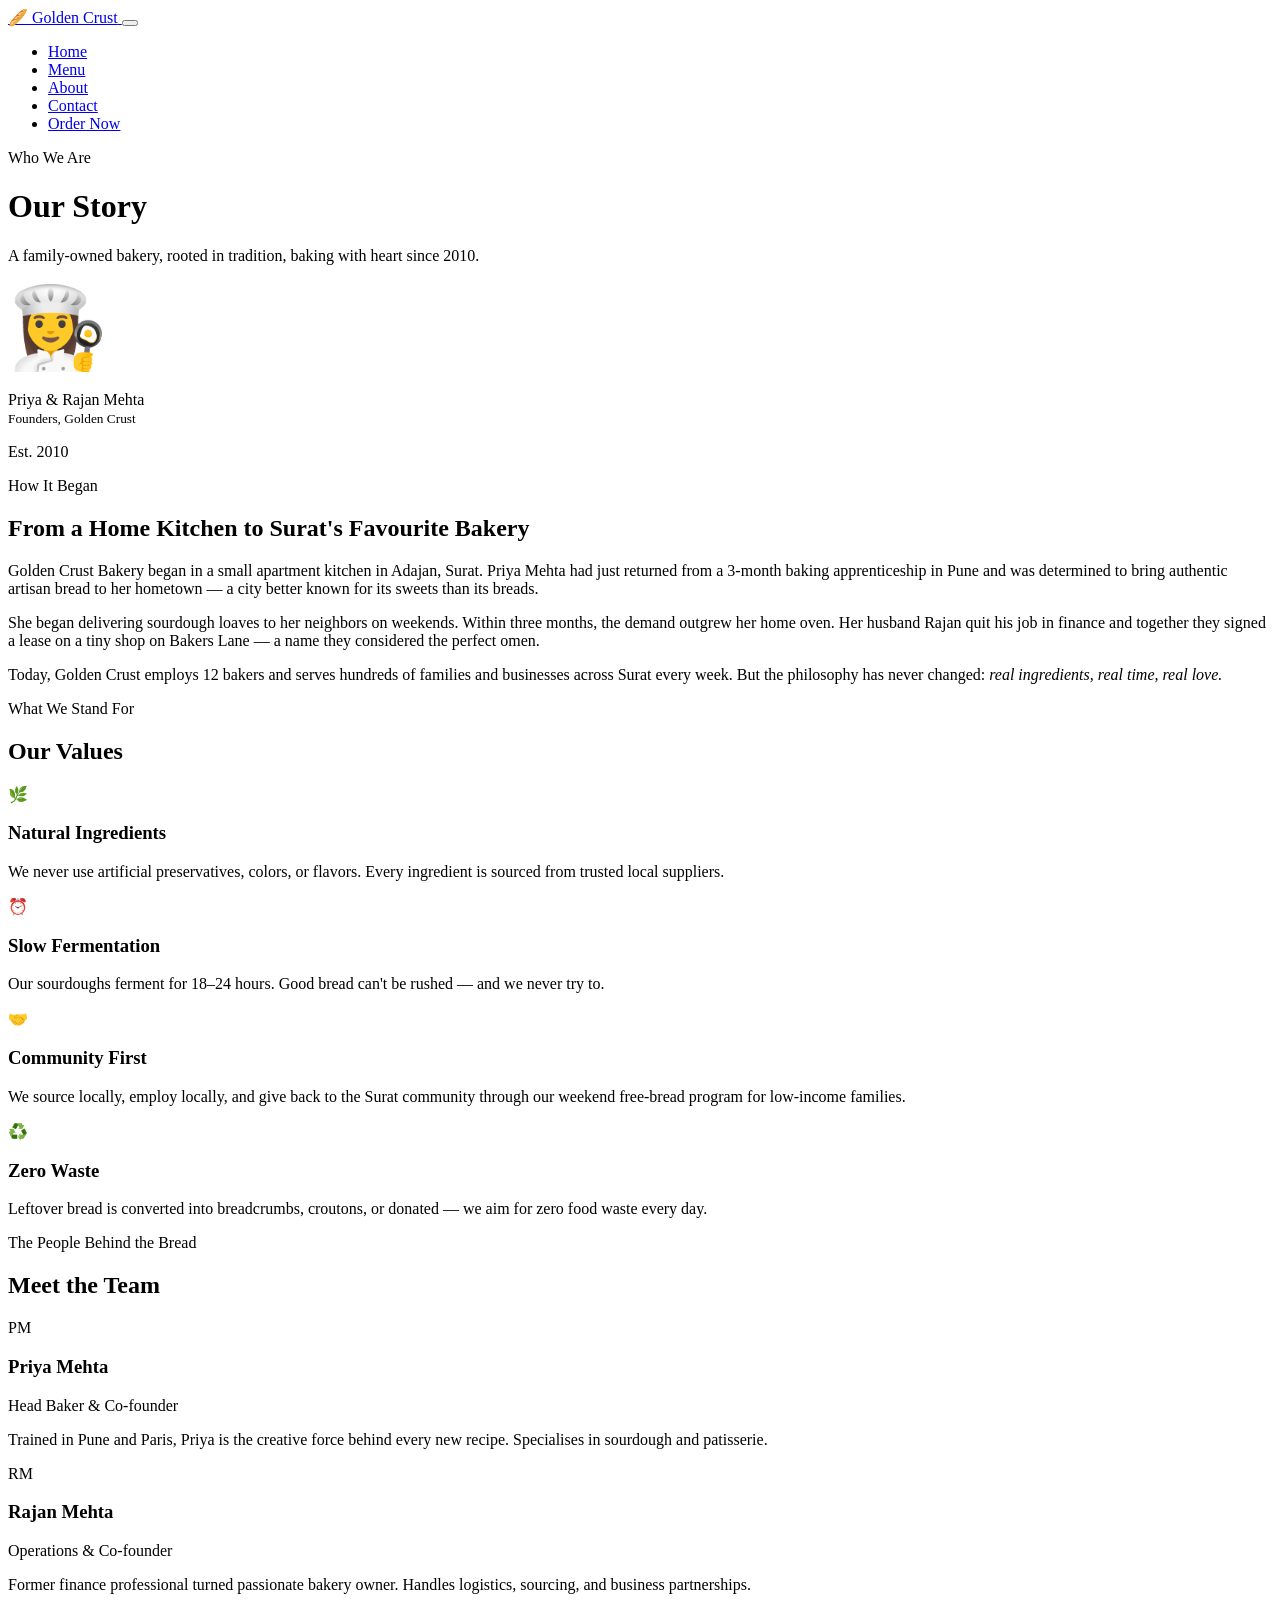
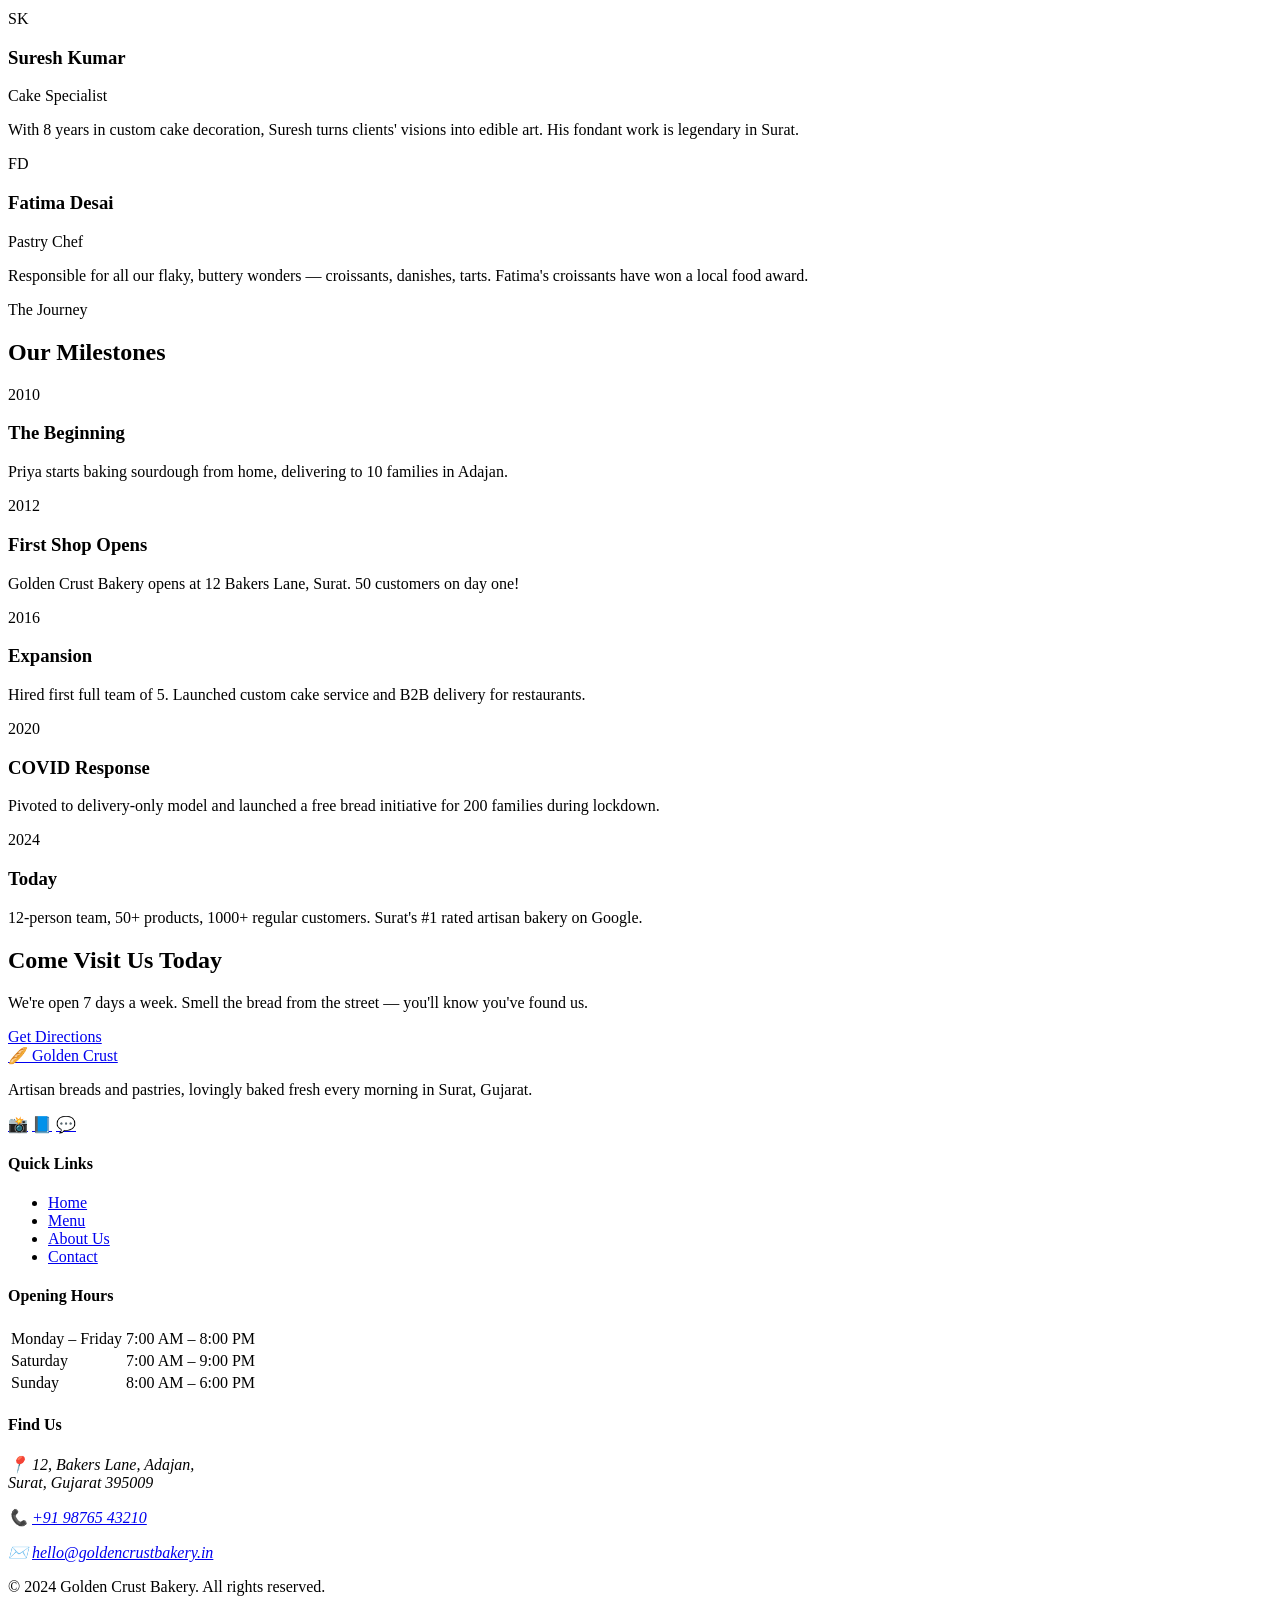
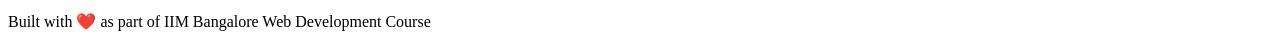
==== about.html @ b085b6be "Add files via upload" ====
<!DOCTYPE html>
<html lang="en">
<head>
  <meta charset="UTF-8" />
  <meta name="viewport" content="width=device-width, initial-scale=1.0" />
  <title>About Us – Golden Crust Bakery</title>
  <link rel="stylesheet" href="css/style.css" />
  <link rel="preconnect" href="https://fonts.googleapis.com">
  <link href="https://fonts.googleapis.com/css2?family=Playfair+Display:ital,wght@0,400;0,700;1,400&family=Lato:wght@300;400;700&display=swap" rel="stylesheet">
</head>
<body>

  <!-- ===== NAVIGATION ===== -->
  <nav class="navbar" id="navbar">
    <div class="nav-container">
      <a href="index.html" class="nav-logo">
        <span class="logo-icon">🥖</span>
        <span class="logo-text">Golden Crust</span>
      </a>
      <button class="hamburger" id="hamburger" aria-label="Toggle menu">
        <span></span><span></span><span></span>
      </button>
      <ul class="nav-links" id="navLinks">
        <li><a href="index.html">Home</a></li>
        <li><a href="menu.html">Menu</a></li>
        <li><a href="about.html" class="active">About</a></li>
        <li><a href="contact.html">Contact</a></li>
        <li><a href="contact.html" class="nav-cta">Order Now</a></li>
      </ul>
    </div>
  </nav>

  <!-- ===== PAGE HEADER ===== -->
  <header class="page-header">
    <div class="container">
      <p class="section-eyebrow">Who We Are</p>
      <h1>Our Story</h1>
      <p>A family-owned bakery, rooted in tradition, baking with heart since 2010.</p>
    </div>
  </header>

  <!-- ===== STORY SECTION ===== -->
  <section class="section story-section">
    <div class="container story-grid">
      <div class="story-visual">
        <div class="story-img-block">
          <div class="story-img-inner">
            <div class="story-placeholder">
              <span style="font-size: 5rem;">👩‍🍳</span>
              <p>Priya & Rajan Mehta<br><small>Founders, Golden Crust</small></p>
            </div>
          </div>
          <div class="story-img-tag">Est. 2010</div>
        </div>
      </div>
      <div class="story-content">
        <p class="section-eyebrow">How It Began</p>
        <h2>From a Home Kitchen to Surat's Favourite Bakery</h2>
        <p>Golden Crust Bakery began in a small apartment kitchen in Adajan, Surat. Priya Mehta had just returned from a 3-month baking apprenticeship in Pune and was determined to bring authentic artisan bread to her hometown — a city better known for its sweets than its breads.</p>
        <p>She began delivering sourdough loaves to her neighbors on weekends. Within three months, the demand outgrew her home oven. Her husband Rajan quit his job in finance and together they signed a lease on a tiny shop on Bakers Lane — a name they considered the perfect omen.</p>
        <p>Today, Golden Crust employs 12 bakers and serves hundreds of families and businesses across Surat every week. But the philosophy has never changed: <em>real ingredients, real time, real love.</em></p>
      </div>
    </div>
  </section>

  <!-- ===== VALUES ===== -->
  <section class="section values-section">
    <div class="container">
      <div class="section-header">
        <p class="section-eyebrow">What We Stand For</p>
        <h2 class="section-title">Our Values</h2>
      </div>
      <div class="values-grid">
        <div class="value-card">
          <div class="value-icon">🌿</div>
          <h3>Natural Ingredients</h3>
          <p>We never use artificial preservatives, colors, or flavors. Every ingredient is sourced from trusted local suppliers.</p>
        </div>
        <div class="value-card">
          <div class="value-icon">⏰</div>
          <h3>Slow Fermentation</h3>
          <p>Our sourdoughs ferment for 18–24 hours. Good bread can't be rushed — and we never try to.</p>
        </div>
        <div class="value-card">
          <div class="value-icon">🤝</div>
          <h3>Community First</h3>
          <p>We source locally, employ locally, and give back to the Surat community through our weekend free-bread program for low-income families.</p>
        </div>
        <div class="value-card">
          <div class="value-icon">♻️</div>
          <h3>Zero Waste</h3>
          <p>Leftover bread is converted into breadcrumbs, croutons, or donated — we aim for zero food waste every day.</p>
        </div>
      </div>
    </div>
  </section>

  <!-- ===== TEAM ===== -->
  <section class="section team-section">
    <div class="container">
      <div class="section-header">
        <p class="section-eyebrow">The People Behind the Bread</p>
        <h2 class="section-title">Meet the Team</h2>
      </div>
      <div class="team-grid">
        <div class="team-card">
          <div class="team-avatar">PM</div>
          <h3>Priya Mehta</h3>
          <p class="team-role">Head Baker & Co-founder</p>
          <p>Trained in Pune and Paris, Priya is the creative force behind every new recipe. Specialises in sourdough and patisserie.</p>
        </div>
        <div class="team-card">
          <div class="team-avatar">RM</div>
          <h3>Rajan Mehta</h3>
          <p class="team-role">Operations & Co-founder</p>
          <p>Former finance professional turned passionate bakery owner. Handles logistics, sourcing, and business partnerships.</p>
        </div>
        <div class="team-card">
          <div class="team-avatar">SK</div>
          <h3>Suresh Kumar</h3>
          <p class="team-role">Cake Specialist</p>
          <p>With 8 years in custom cake decoration, Suresh turns clients' visions into edible art. His fondant work is legendary in Surat.</p>
        </div>
        <div class="team-card">
          <div class="team-avatar">FD</div>
          <h3>Fatima Desai</h3>
          <p class="team-role">Pastry Chef</p>
          <p>Responsible for all our flaky, buttery wonders — croissants, danishes, tarts. Fatima's croissants have won a local food award.</p>
        </div>
      </div>
    </div>
  </section>

  <!-- ===== MILESTONES ===== -->
  <section class="section milestones-section">
    <div class="container">
      <div class="section-header">
        <p class="section-eyebrow">The Journey</p>
        <h2 class="section-title">Our Milestones</h2>
      </div>
      <div class="timeline">
        <div class="timeline-item">
          <div class="timeline-year">2010</div>
          <div class="timeline-content">
            <h3>The Beginning</h3>
            <p>Priya starts baking sourdough from home, delivering to 10 families in Adajan.</p>
          </div>
        </div>
        <div class="timeline-item">
          <div class="timeline-year">2012</div>
          <div class="timeline-content">
            <h3>First Shop Opens</h3>
            <p>Golden Crust Bakery opens at 12 Bakers Lane, Surat. 50 customers on day one!</p>
          </div>
        </div>
        <div class="timeline-item">
          <div class="timeline-year">2016</div>
          <div class="timeline-content">
            <h3>Expansion</h3>
            <p>Hired first full team of 5. Launched custom cake service and B2B delivery for restaurants.</p>
          </div>
        </div>
        <div class="timeline-item">
          <div class="timeline-year">2020</div>
          <div class="timeline-content">
            <h3>COVID Response</h3>
            <p>Pivoted to delivery-only model and launched a free bread initiative for 200 families during lockdown.</p>
          </div>
        </div>
        <div class="timeline-item">
          <div class="timeline-year">2024</div>
          <div class="timeline-content">
            <h3>Today</h3>
            <p>12-person team, 50+ products, 1000+ regular customers. Surat's #1 rated artisan bakery on Google.</p>
          </div>
        </div>
      </div>
    </div>
  </section>

  <!-- ===== CTA ===== -->
  <section class="cta-banner">
    <div class="container cta-inner">
      <div>
        <h2>Come Visit Us Today</h2>
        <p>We're open 7 days a week. Smell the bread from the street — you'll know you've found us.</p>
      </div>
      <a href="contact.html" class="btn btn-primary btn-large">Get Directions</a>
    </div>
  </section>

  <!-- ===== FOOTER ===== -->
  <footer class="footer">
    <div class="container footer-grid">
      <div class="footer-brand">
        <a href="index.html" class="nav-logo">
          <span class="logo-icon">🥖</span>
          <span class="logo-text">Golden Crust</span>
        </a>
        <p>Artisan breads and pastries, lovingly baked fresh every morning in Surat, Gujarat.</p>
        <div class="footer-social">
          <a href="#" aria-label="Instagram">📸</a>
          <a href="#" aria-label="Facebook">📘</a>
          <a href="#" aria-label="WhatsApp">💬</a>
        </div>
      </div>
      <div class="footer-links">
        <h4>Quick Links</h4>
        <ul>
          <li><a href="index.html">Home</a></li>
          <li><a href="menu.html">Menu</a></li>
          <li><a href="about.html">About Us</a></li>
          <li><a href="contact.html">Contact</a></li>
        </ul>
      </div>
      <div class="footer-hours">
        <h4>Opening Hours</h4>
        <table class="hours-table">
          <tr><td>Monday – Friday</td><td>7:00 AM – 8:00 PM</td></tr>
          <tr><td>Saturday</td><td>7:00 AM – 9:00 PM</td></tr>
          <tr><td>Sunday</td><td>8:00 AM – 6:00 PM</td></tr>
        </table>
      </div>
      <div class="footer-contact">
        <h4>Find Us</h4>
        <address>
          <p>📍 12, Bakers Lane, Adajan,<br>Surat, Gujarat 395009</p>
          <p>📞 <a href="tel:+919876543210">+91 98765 43210</a></p>
          <p>✉️ <a href="mailto:hello@goldencrustbakery.in">hello@goldencrustbakery.in</a></p>
        </address>
      </div>
    </div>
    <div class="footer-bottom">
      <p>© 2024 Golden Crust Bakery. All rights reserved.</p>
      <p>Built with ❤️ as part of IIM Bangalore Web Development Course</p>
    </div>
  </footer>

  <script src="js/main.js"></script>
</body>
</html>
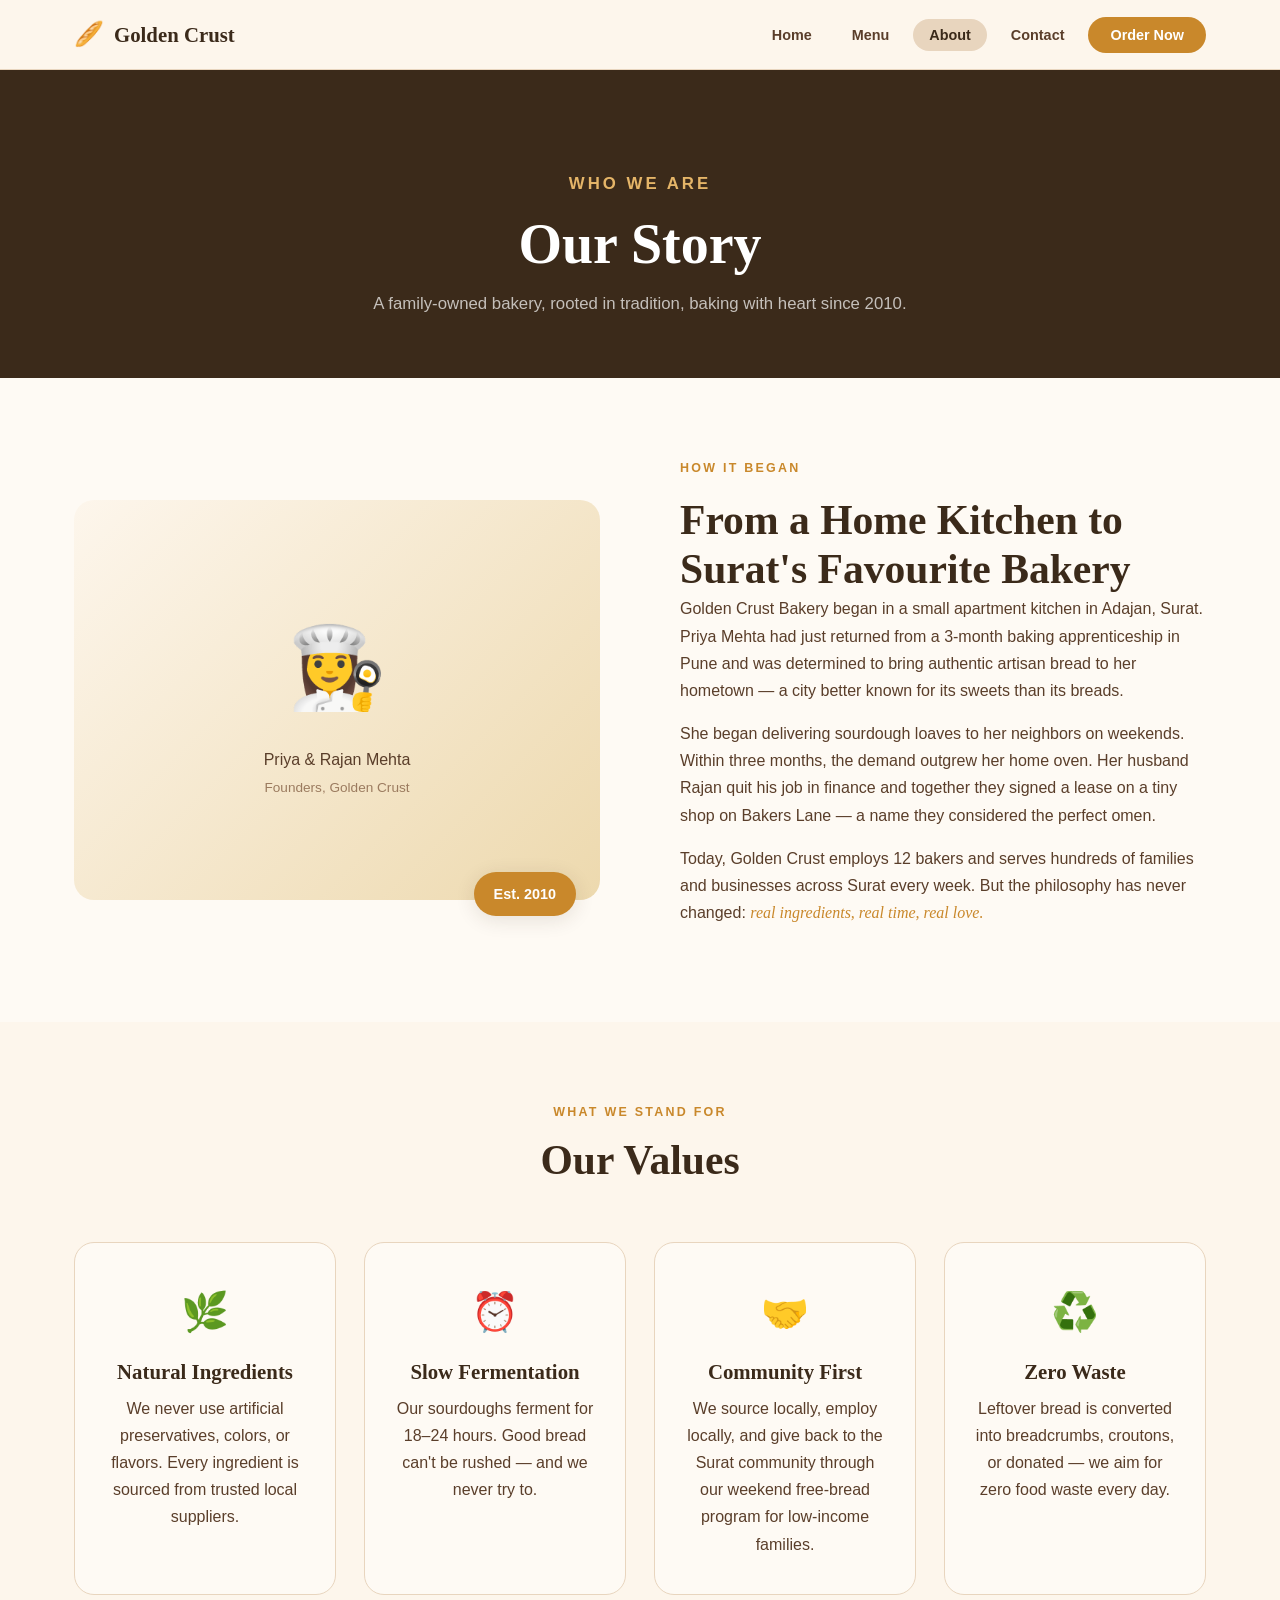
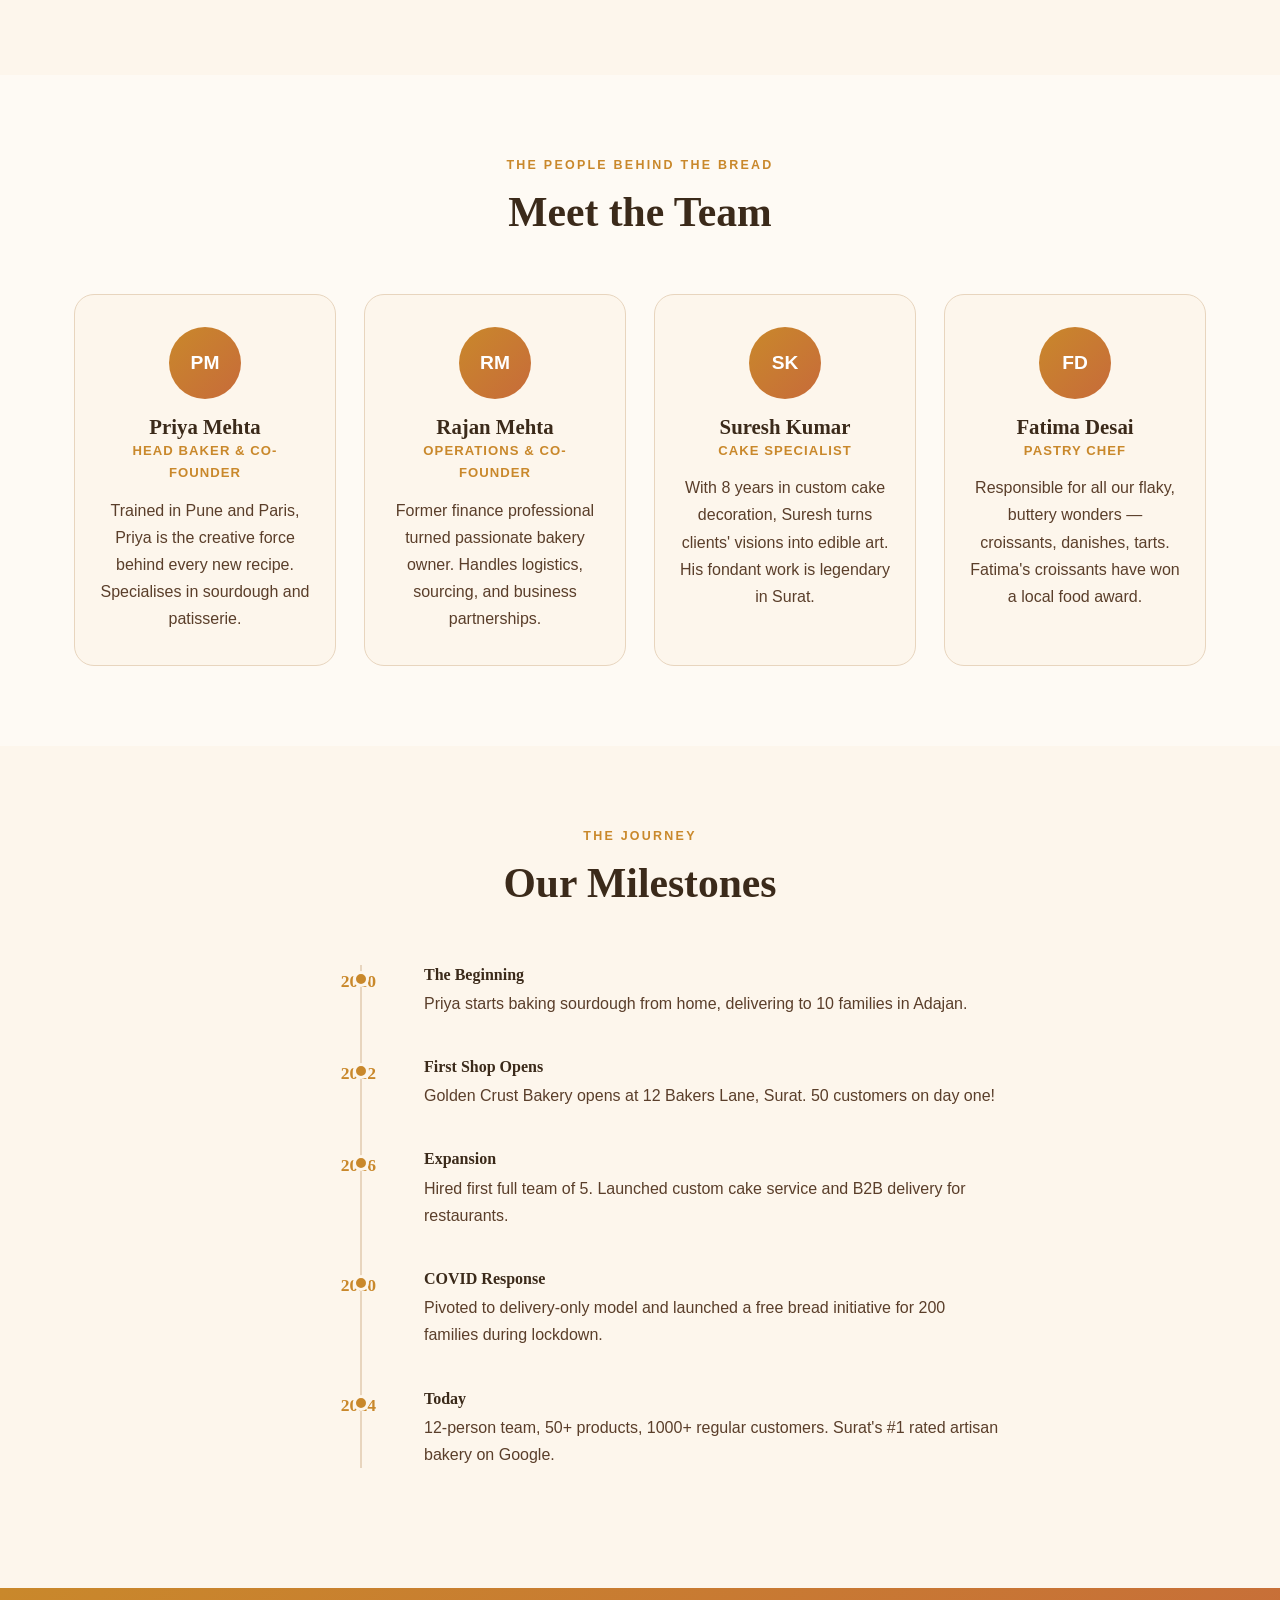
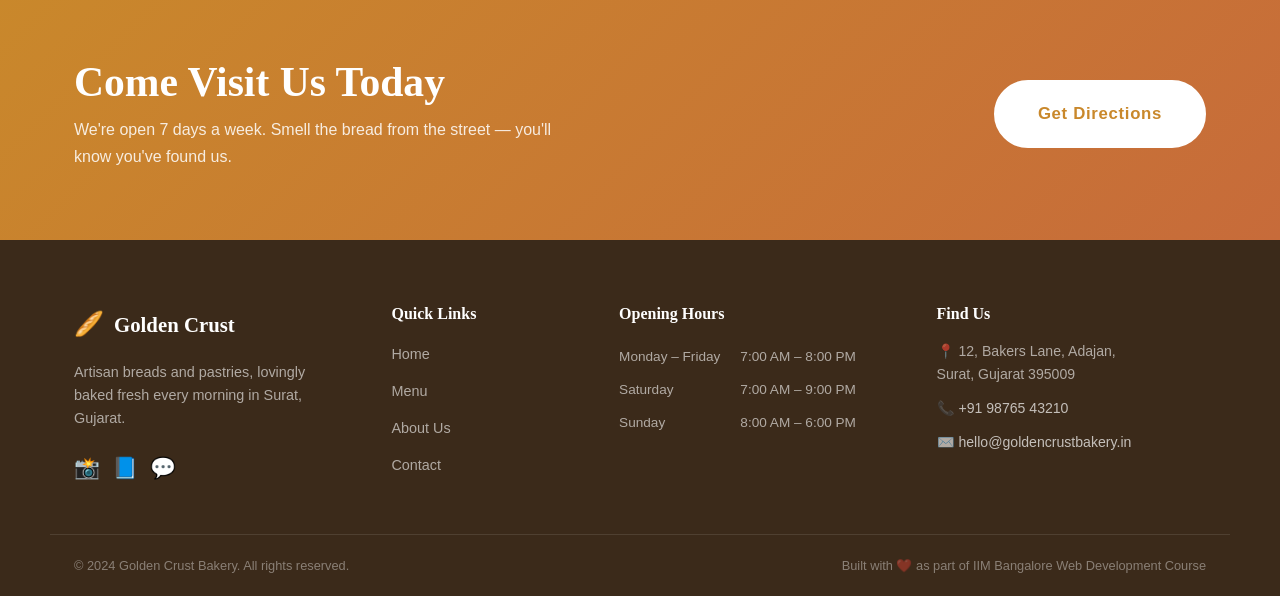
==== commit 5307f29b: "Update about.html" ====
--- a/about.html
+++ b/about.html
@@ -4,7 +4,7 @@
   <meta charset="UTF-8" />
   <meta name="viewport" content="width=device-width, initial-scale=1.0" />
   <title>About Us – Golden Crust Bakery</title>
-  <link rel="stylesheet" href="css/style.css" />
+  <link rel="stylesheet" href="style.css" />
   <link rel="preconnect" href="https://fonts.googleapis.com">
   <link href="https://fonts.googleapis.com/css2?family=Playfair+Display:ital,wght@0,400;0,700;1,400&family=Lato:wght@300;400;700&display=swap" rel="stylesheet">
 </head>
--- a/style.css
+++ b/style.css
@@ -0,0 +1,1057 @@
+/* ======================================================
+   Golden Crust Bakery – Main Stylesheet
+   Aesthetic: Warm artisan / editorial bakery
+   Fonts: Playfair Display (headings) + Lato (body)
+   ====================================================== */
+
+/* === CSS VARIABLES === */
+:root {
+  --cream:       #FDF6EC;
+  --warm-white:  #FEFAF4;
+  --brown-dark:  #3B2A1A;
+  --brown-mid:   #7B4F2E;
+  --brown-light: #A0714A;
+  --gold:        #C9882B;
+  --gold-light:  #E5B568;
+  --terracotta:  #C76B3A;
+  --sage:        #8A9E7D;
+  --text-dark:   #2C1A0E;
+  --text-mid:    #5A3E2A;
+  --text-light:  #9B7B5F;
+  --border:      #E8D5BE;
+  --shadow-sm:   0 2px 8px rgba(59,42,26,0.08);
+  --shadow-md:   0 4px 20px rgba(59,42,26,0.12);
+  --shadow-lg:   0 8px 40px rgba(59,42,26,0.16);
+  --radius-sm:   6px;
+  --radius-md:   12px;
+  --radius-lg:   20px;
+  --radius-full: 100px;
+  --nav-height:  70px;
+  --transition:  0.3s cubic-bezier(0.4, 0, 0.2, 1);
+}
+
+/* === RESET & BASE === */
+*, *::before, *::after { box-sizing: border-box; margin: 0; padding: 0; }
+
+html { scroll-behavior: smooth; font-size: 16px; }
+
+body {
+  font-family: 'Lato', sans-serif;
+  background-color: var(--cream);
+  color: var(--text-dark);
+  line-height: 1.7;
+  overflow-x: hidden;
+}
+
+img { max-width: 100%; display: block; }
+a  { text-decoration: none; color: inherit; }
+ul { list-style: none; }
+address { font-style: normal; }
+
+/* === TYPOGRAPHY === */
+h1, h2, h3, h4 {
+  font-family: 'Playfair Display', serif;
+  line-height: 1.2;
+  color: var(--brown-dark);
+}
+h1 { font-size: clamp(2rem, 5vw, 3.5rem); font-weight: 700; }
+h2 { font-size: clamp(1.6rem, 3.5vw, 2.6rem); }
+h3 { font-size: 1.3rem; }
+p  { color: var(--text-mid); font-size: 1rem; }
+em { font-family: 'Playfair Display', serif; font-style: italic; color: var(--gold); }
+strong { color: var(--brown-dark); font-weight: 700; }
+
+/* === LAYOUT === */
+.container {
+  max-width: 1180px;
+  margin: 0 auto;
+  padding: 0 24px;
+}
+
+.section { padding: 80px 0; }
+
+.section-header {
+  text-align: center;
+  max-width: 640px;
+  margin: 0 auto 56px;
+}
+
+.section-eyebrow {
+  font-family: 'Lato', sans-serif;
+  font-size: 0.78rem;
+  font-weight: 700;
+  letter-spacing: 0.18em;
+  text-transform: uppercase;
+  color: var(--gold);
+  margin-bottom: 12px;
+}
+
+.section-title { margin-bottom: 16px; }
+.section-subtitle { font-size: 1.05rem; }
+
+/* === BUTTONS === */
+.btn {
+  display: inline-flex;
+  align-items: center;
+  gap: 8px;
+  padding: 14px 32px;
+  border-radius: var(--radius-full);
+  font-family: 'Lato', sans-serif;
+  font-size: 0.95rem;
+  font-weight: 700;
+  letter-spacing: 0.04em;
+  cursor: pointer;
+  transition: var(--transition);
+  border: 2px solid transparent;
+  text-align: center;
+}
+
+.btn-primary {
+  background: var(--gold);
+  color: #fff;
+  border-color: var(--gold);
+}
+.btn-primary:hover {
+  background: var(--brown-mid);
+  border-color: var(--brown-mid);
+  transform: translateY(-2px);
+  box-shadow: var(--shadow-md);
+}
+
+.btn-outline {
+  background: transparent;
+  color: var(--brown-dark);
+  border-color: var(--brown-dark);
+}
+.btn-outline:hover {
+  background: var(--brown-dark);
+  color: var(--cream);
+  transform: translateY(-2px);
+}
+
+.btn-large { padding: 18px 42px; font-size: 1.05rem; }
+.btn-full  { width: 100%; justify-content: center; }
+
+/* === NAVIGATION === */
+.navbar {
+  position: fixed;
+  top: 0; left: 0; right: 0;
+  height: var(--nav-height);
+  background: rgba(253,246,236,0.95);
+  backdrop-filter: blur(10px);
+  -webkit-backdrop-filter: blur(10px);
+  border-bottom: 1px solid var(--border);
+  z-index: 1000;
+  transition: box-shadow var(--transition);
+}
+.navbar.scrolled { box-shadow: var(--shadow-md); }
+
+.nav-container {
+  max-width: 1180px;
+  margin: 0 auto;
+  padding: 0 24px;
+  height: 100%;
+  display: flex;
+  align-items: center;
+  justify-content: space-between;
+}
+
+.nav-logo {
+  display: flex;
+  align-items: center;
+  gap: 10px;
+  font-family: 'Playfair Display', serif;
+  font-size: 1.3rem;
+  font-weight: 700;
+  color: var(--brown-dark);
+}
+.logo-icon { font-size: 1.5rem; }
+
+.nav-links {
+  display: flex;
+  align-items: center;
+  gap: 8px;
+}
+.nav-links a {
+  padding: 8px 16px;
+  border-radius: var(--radius-full);
+  font-size: 0.9rem;
+  font-weight: 700;
+  color: var(--text-mid);
+  transition: var(--transition);
+}
+.nav-links a:hover, .nav-links a.active {
+  color: var(--brown-dark);
+  background: var(--border);
+}
+.nav-cta {
+  background: var(--gold) !important;
+  color: #fff !important;
+  padding: 10px 22px !important;
+}
+.nav-cta:hover {
+  background: var(--brown-mid) !important;
+}
+
+/* Hamburger */
+.hamburger {
+  display: none;
+  flex-direction: column;
+  gap: 5px;
+  background: none;
+  border: none;
+  cursor: pointer;
+  padding: 4px;
+}
+.hamburger span {
+  display: block;
+  width: 24px;
+  height: 2px;
+  background: var(--brown-dark);
+  border-radius: 2px;
+  transition: var(--transition);
+}
+
+/* === HERO === */
+.hero {
+  min-height: 100vh;
+  padding-top: var(--nav-height);
+  display: grid;
+  grid-template-columns: 1fr 1fr;
+  align-items: center;
+  gap: 0;
+  max-width: 1180px;
+  margin: 0 auto;
+  padding-left: 24px;
+  padding-right: 24px;
+  position: relative;
+}
+
+.hero-content { padding-right: 40px; }
+
+.hero-eyebrow {
+  font-size: 0.78rem;
+  font-weight: 700;
+  letter-spacing: 0.18em;
+  text-transform: uppercase;
+  color: var(--gold);
+  margin-bottom: 16px;
+}
+
+.hero-title {
+  font-size: clamp(2.4rem, 5vw, 3.8rem);
+  margin-bottom: 20px;
+  animation: fadeInUp 0.8s ease both;
+}
+
+.hero-subtitle {
+  font-size: 1.1rem;
+  max-width: 480px;
+  margin-bottom: 36px;
+  animation: fadeInUp 0.8s ease 0.15s both;
+}
+
+.hero-buttons {
+  display: flex;
+  gap: 16px;
+  flex-wrap: wrap;
+  margin-bottom: 48px;
+  animation: fadeInUp 0.8s ease 0.3s both;
+}
+
+.hero-stats {
+  display: flex;
+  align-items: center;
+  gap: 24px;
+  animation: fadeInUp 0.8s ease 0.45s both;
+}
+.stat { display: flex; flex-direction: column; }
+.stat strong { font-size: 1.8rem; font-family: 'Playfair Display', serif; color: var(--brown-dark); line-height: 1; }
+.stat span { font-size: 0.78rem; color: var(--text-light); margin-top: 4px; }
+.stat-divider { width: 1px; height: 40px; background: var(--border); }
+
+/* Hero visual */
+.hero-visual {
+  display: flex;
+  justify-content: center;
+  align-items: center;
+  animation: fadeIn 1s ease 0.2s both;
+}
+.hero-image-wrapper {
+  position: relative;
+  width: 400px;
+  height: 400px;
+}
+.hero-badge {
+  position: absolute;
+  top: 20px; right: -10px;
+  background: var(--terracotta);
+  color: #fff;
+  font-size: 0.78rem;
+  font-weight: 700;
+  letter-spacing: 0.1em;
+  text-transform: uppercase;
+  padding: 8px 18px;
+  border-radius: var(--radius-full);
+  z-index: 2;
+  animation: pulse 2s ease-in-out infinite;
+}
+.hero-img-placeholder {
+  width: 100%;
+  height: 100%;
+  background: linear-gradient(135deg, #F5E6C8 0%, #E8C98A 100%);
+  border-radius: 50% 30% 50% 30%;
+  display: flex;
+  align-items: center;
+  justify-content: center;
+  overflow: hidden;
+}
+
+/* Bread illustration */
+.bread-art { position: relative; display: flex; flex-direction: column; align-items: center; }
+.bread-body {
+  width: 180px;
+  height: 120px;
+  background: linear-gradient(135deg, #C98C3A, #8B5A1E);
+  border-radius: 50% 50% 40% 40%;
+  box-shadow: 0 4px 20px rgba(139,90,30,0.4), inset 0 -8px 16px rgba(0,0,0,0.2);
+  position: relative;
+}
+.bread-body::before {
+  content: '';
+  position: absolute;
+  top: 20px; left: 50%;
+  transform: translateX(-50%);
+  width: 140px; height: 4px;
+  background: rgba(255,255,255,0.25);
+  border-radius: 2px;
+}
+.bread-body::after {
+  content: '';
+  position: absolute;
+  top: 35px; left: 50%;
+  transform: translateX(-50%);
+  width: 100px; height: 4px;
+  background: rgba(255,255,255,0.15);
+  border-radius: 2px;
+}
+.steam { width: 4px; border-radius: 10px; background: rgba(255,255,255,0.6); position: absolute; animation: steamRise 2s ease-in-out infinite; }
+.s1 { height: 30px; top: -40px; left: 60px; animation-delay: 0s; }
+.s2 { height: 45px; top: -55px; left: 85px; animation-delay: 0.4s; }
+.s3 { height: 25px; top: -35px; left: 110px; animation-delay: 0.8s; }
+
+/* Hero scroll hint */
+.hero-scroll-hint {
+  position: absolute;
+  bottom: 30px;
+  left: 50%;
+  transform: translateX(-50%);
+  display: flex;
+  flex-direction: column;
+  align-items: center;
+  gap: 8px;
+  color: var(--text-light);
+  font-size: 0.75rem;
+  letter-spacing: 0.1em;
+  text-transform: uppercase;
+}
+.scroll-arrow {
+  width: 2px;
+  height: 30px;
+  background: var(--border);
+  position: relative;
+  overflow: hidden;
+}
+.scroll-arrow::after {
+  content: '';
+  position: absolute;
+  top: -30px;
+  left: 0;
+  width: 100%;
+  height: 100%;
+  background: var(--gold);
+  animation: scrollLine 1.5s ease-in-out infinite;
+}
+
+/* === FEATURES STRIP === */
+.features-strip {
+  background: var(--brown-dark);
+  padding: 30px 0;
+  display: flex;
+  justify-content: center;
+  gap: 0;
+  flex-wrap: wrap;
+}
+.feature-item {
+  display: flex;
+  align-items: center;
+  gap: 16px;
+  padding: 16px 40px;
+  border-right: 1px solid rgba(255,255,255,0.1);
+}
+.feature-item:last-child { border-right: none; }
+.feature-icon { font-size: 2rem; }
+.feature-item strong { display: block; color: #fff; font-size: 0.95rem; margin-bottom: 2px; }
+.feature-item p { color: rgba(255,255,255,0.6); font-size: 0.82rem; }
+
+/* === PRODUCTS GRID === */
+.products-grid {
+  display: grid;
+  grid-template-columns: repeat(auto-fill, minmax(260px, 1fr));
+  gap: 28px;
+  margin-bottom: 48px;
+}
+
+.product-card {
+  background: var(--warm-white);
+  border-radius: var(--radius-lg);
+  overflow: hidden;
+  box-shadow: var(--shadow-sm);
+  transition: var(--transition);
+  border: 1px solid var(--border);
+}
+.product-card:hover {
+  transform: translateY(-6px);
+  box-shadow: var(--shadow-lg);
+}
+
+.product-img {
+  height: 220px;
+  position: relative;
+  overflow: hidden;
+  background: linear-gradient(135deg, var(--cream), #EDD9AE);
+}
+.product-img img {
+  width: 100%;
+  height: 100%;
+  object-fit: cover;
+  display: block;
+  transition: transform 0.4s ease;
+}
+.product-card:hover .product-img img {
+  transform: scale(1.06);
+}
+
+.product-badge {
+  position: absolute;
+  top: 12px;
+  left: 12px;
+  font-size: 0.7rem;
+  font-weight: 700;
+  text-transform: uppercase;
+  letter-spacing: 0.08em;
+  padding: 4px 10px;
+  border-radius: var(--radius-full);
+  background: var(--gold);
+  color: #fff;
+}
+.badge-new { background: var(--sage); }
+.badge-seasonal { background: var(--terracotta); }
+
+.product-body { padding: 20px; }
+.product-body h3 { font-size: 1.1rem; margin-bottom: 6px; }
+.product-body p { font-size: 0.88rem; margin-bottom: 14px; line-height: 1.5; }
+.product-footer {
+  display: flex;
+  justify-content: space-between;
+  align-items: center;
+}
+.product-price {
+  font-family: 'Playfair Display', serif;
+  font-size: 1.2rem;
+  font-weight: 700;
+  color: var(--gold);
+}
+.product-order-btn {
+  background: none;
+  border: 1.5px solid var(--brown-mid);
+  color: var(--brown-mid);
+  font-size: 0.8rem;
+  font-weight: 700;
+  padding: 6px 16px;
+  border-radius: var(--radius-full);
+  cursor: pointer;
+  transition: var(--transition);
+  font-family: 'Lato', sans-serif;
+}
+.product-order-btn:hover {
+  background: var(--brown-mid);
+  color: #fff;
+}
+
+.section-cta { text-align: center; }
+
+/* === ABOUT TEASER === */
+.about-teaser { background: var(--warm-white); }
+
+.about-teaser-grid {
+  display: grid;
+  grid-template-columns: 1fr 1fr;
+  gap: 80px;
+  align-items: center;
+}
+
+.about-teaser-visual {
+  position: relative;
+  height: 400px;
+}
+.about-card {
+  background: #fff;
+  border-radius: var(--radius-md);
+  padding: 20px 24px;
+  box-shadow: var(--shadow-md);
+  position: absolute;
+  border-left: 4px solid var(--gold);
+  transition: var(--transition);
+}
+.about-card:hover { transform: translateY(-4px); }
+.about-card-icon { font-size: 1.8rem; display: block; margin-bottom: 8px; }
+.about-card strong { display: block; font-size: 1rem; margin-bottom: 4px; }
+.about-card p { font-size: 0.85rem; }
+.card-1 { top: 60px; left: 0; width: 200px; }
+.card-2 { bottom: 60px; right: 0; width: 200px; }
+.about-decoration {
+  position: absolute;
+  top: 50%;
+  left: 50%;
+  transform: translate(-50%, -50%);
+  width: 280px;
+  height: 280px;
+  border-radius: 50% 30% 50% 30%;
+  background: linear-gradient(135deg, var(--cream), #EDD9AE);
+  z-index: -1;
+}
+
+.about-teaser-content { padding: 20px 0; }
+.about-teaser-content p { margin-bottom: 16px; }
+.about-teaser-content .btn { margin-top: 8px; }
+
+/* === TESTIMONIALS === */
+.testimonials-section { background: var(--cream); }
+
+.testimonials-grid {
+  display: grid;
+  grid-template-columns: repeat(3, 1fr);
+  gap: 28px;
+}
+
+.testimonial-card {
+  background: var(--warm-white);
+  border-radius: var(--radius-lg);
+  padding: 32px;
+  box-shadow: var(--shadow-sm);
+  border: 1px solid var(--border);
+  transition: var(--transition);
+}
+.testimonial-card:hover { box-shadow: var(--shadow-md); transform: translateY(-4px); }
+.featured-testimonial {
+  background: var(--brown-dark);
+  border-color: var(--brown-dark);
+}
+.featured-testimonial .stars { color: var(--gold-light); }
+.featured-testimonial p { color: rgba(255,255,255,0.85); }
+.featured-testimonial strong { color: #fff; }
+.featured-testimonial span { color: rgba(255,255,255,0.55); }
+
+.stars { color: var(--gold); font-size: 1rem; margin-bottom: 16px; letter-spacing: 2px; }
+
+.testimonial-card > p {
+  font-size: 0.95rem;
+  line-height: 1.7;
+  font-style: italic;
+  margin-bottom: 24px;
+}
+
+.testimonial-author {
+  display: flex;
+  align-items: center;
+  gap: 12px;
+}
+.author-avatar {
+  width: 44px; height: 44px;
+  border-radius: 50%;
+  background: var(--gold);
+  color: #fff;
+  display: flex;
+  align-items: center;
+  justify-content: center;
+  font-weight: 700;
+  font-size: 0.85rem;
+  flex-shrink: 0;
+}
+.testimonial-author strong { display: block; font-size: 0.9rem; }
+.testimonial-author span { font-size: 0.78rem; color: var(--text-light); }
+
+/* === CTA BANNER === */
+.cta-banner {
+  background: linear-gradient(135deg, var(--gold) 0%, var(--terracotta) 100%);
+  padding: 70px 0;
+}
+.cta-inner {
+  display: flex;
+  align-items: center;
+  justify-content: space-between;
+  gap: 40px;
+  flex-wrap: wrap;
+}
+.cta-banner h2 { color: #fff; margin-bottom: 8px; }
+.cta-banner p { color: rgba(255,255,255,0.85); max-width: 500px; }
+.cta-banner .btn-primary {
+  background: #fff;
+  color: var(--gold);
+  border-color: #fff;
+  flex-shrink: 0;
+}
+.cta-banner .btn-primary:hover {
+  background: var(--brown-dark);
+  color: #fff;
+  border-color: var(--brown-dark);
+}
+
+/* === PAGE HEADER (inner pages) === */
+.page-header {
+  background: var(--brown-dark);
+  padding: 100px 0 60px;
+  margin-top: var(--nav-height);
+  text-align: center;
+}
+.page-header h1 { color: #fff; margin-bottom: 12px; }
+.page-header p { color: rgba(255,255,255,0.7); font-size: 1.05rem; }
+.page-header .section-eyebrow { color: var(--gold-light); }
+
+/* === MENU PAGE === */
+.menu-filters {
+  display: flex;
+  gap: 10px;
+  flex-wrap: wrap;
+  margin-bottom: 48px;
+  justify-content: center;
+}
+.filter-btn {
+  padding: 10px 24px;
+  border-radius: var(--radius-full);
+  border: 2px solid var(--border);
+  background: var(--warm-white);
+  color: var(--text-mid);
+  font-family: 'Lato', sans-serif;
+  font-size: 0.9rem;
+  font-weight: 700;
+  cursor: pointer;
+  transition: var(--transition);
+}
+.filter-btn:hover, .filter-btn.active {
+  background: var(--brown-dark);
+  border-color: var(--brown-dark);
+  color: #fff;
+}
+
+.menu-grid {
+  display: grid;
+  grid-template-columns: repeat(auto-fill, minmax(260px, 1fr));
+  gap: 28px;
+}
+
+/* Custom Order Section */
+.custom-order-section { background: var(--warm-white); }
+.custom-order-inner {
+  display: flex;
+  gap: 60px;
+  align-items: center;
+  flex-wrap: wrap;
+}
+.custom-order-text { flex: 1; min-width: 280px; }
+.custom-order-text h2 { margin-bottom: 12px; }
+.custom-order-text p { margin-bottom: 20px; }
+.custom-order-list { display: flex; flex-direction: column; gap: 8px; }
+.custom-order-list li { font-size: 0.95rem; color: var(--text-mid); }
+
+/* === ABOUT PAGE === */
+.story-section { background: var(--warm-white); }
+.story-grid {
+  display: grid;
+  grid-template-columns: 1fr 1fr;
+  gap: 80px;
+  align-items: center;
+}
+.story-img-block {
+  position: relative;
+  height: 400px;
+}
+.story-img-inner {
+  width: 100%;
+  height: 100%;
+  background: linear-gradient(135deg, var(--cream), #EDD9AE);
+  border-radius: var(--radius-lg);
+  display: flex;
+  align-items: center;
+  justify-content: center;
+  text-align: center;
+}
+.story-placeholder p { font-size: 1rem; color: var(--text-mid); margin-top: 10px; }
+.story-placeholder small { color: var(--text-light); font-size: 0.85rem; }
+.story-img-tag {
+  position: absolute;
+  bottom: -16px;
+  right: 24px;
+  background: var(--gold);
+  color: #fff;
+  padding: 10px 20px;
+  border-radius: var(--radius-full);
+  font-weight: 700;
+  font-size: 0.9rem;
+  box-shadow: var(--shadow-md);
+}
+.story-content p { margin-bottom: 16px; }
+.story-content .btn { margin-top: 8px; }
+
+/* Values */
+.values-section { background: var(--cream); }
+.values-grid {
+  display: grid;
+  grid-template-columns: repeat(auto-fill, minmax(240px, 1fr));
+  gap: 28px;
+}
+.value-card {
+  background: var(--warm-white);
+  border-radius: var(--radius-lg);
+  padding: 36px 28px;
+  text-align: center;
+  border: 1px solid var(--border);
+  transition: var(--transition);
+}
+.value-card:hover { transform: translateY(-4px); box-shadow: var(--shadow-md); }
+.value-icon { font-size: 2.4rem; margin-bottom: 16px; }
+.value-card h3 { margin-bottom: 10px; }
+
+/* Team */
+.team-section { background: var(--warm-white); }
+.team-grid {
+  display: grid;
+  grid-template-columns: repeat(auto-fill, minmax(220px, 1fr));
+  gap: 28px;
+}
+.team-card {
+  background: var(--cream);
+  border-radius: var(--radius-lg);
+  padding: 32px 24px;
+  text-align: center;
+  border: 1px solid var(--border);
+  transition: var(--transition);
+}
+.team-card:hover { transform: translateY(-4px); box-shadow: var(--shadow-md); }
+.team-avatar {
+  width: 72px; height: 72px;
+  border-radius: 50%;
+  background: linear-gradient(135deg, var(--gold), var(--terracotta));
+  color: #fff;
+  font-size: 1.2rem;
+  font-weight: 700;
+  display: flex;
+  align-items: center;
+  justify-content: center;
+  margin: 0 auto 16px;
+}
+.team-role {
+  color: var(--gold);
+  font-size: 0.82rem;
+  font-weight: 700;
+  text-transform: uppercase;
+  letter-spacing: 0.08em;
+  margin-bottom: 12px;
+}
+
+/* Timeline */
+.milestones-section { background: var(--cream); }
+.timeline {
+  position: relative;
+  max-width: 720px;
+  margin: 0 auto;
+}
+.timeline::before {
+  content: '';
+  position: absolute;
+  left: 80px;
+  top: 0; bottom: 0;
+  width: 2px;
+  background: var(--border);
+}
+.timeline-item {
+  display: grid;
+  grid-template-columns: 120px 1fr;
+  gap: 24px;
+  margin-bottom: 40px;
+  position: relative;
+}
+.timeline-item::before {
+  content: '';
+  position: absolute;
+  left: 73px;
+  top: 6px;
+  width: 16px;
+  height: 16px;
+  border-radius: 50%;
+  background: var(--gold);
+  border: 3px solid var(--cream);
+}
+.timeline-year {
+  font-family: 'Playfair Display', serif;
+  font-size: 1.1rem;
+  font-weight: 700;
+  color: var(--gold);
+  text-align: right;
+  padding-right: 24px;
+  padding-top: 2px;
+}
+.timeline-content h3 { font-size: 1rem; margin-bottom: 6px; }
+
+/* === CONTACT PAGE === */
+.contact-grid {
+  display: grid;
+  grid-template-columns: 1.4fr 1fr;
+  gap: 60px;
+  align-items: start;
+}
+
+.contact-form-wrapper h2 { margin-bottom: 8px; }
+.form-subtext { font-size: 0.9rem; margin-bottom: 28px; }
+
+.contact-form { display: flex; flex-direction: column; gap: 18px; }
+
+.form-row { display: grid; grid-template-columns: 1fr 1fr; gap: 18px; }
+
+.form-group { display: flex; flex-direction: column; gap: 6px; }
+.form-group label {
+  font-size: 0.85rem;
+  font-weight: 700;
+  color: var(--brown-dark);
+  letter-spacing: 0.02em;
+}
+.form-group input,
+.form-group select,
+.form-group textarea {
+  padding: 13px 16px;
+  border: 2px solid var(--border);
+  border-radius: var(--radius-md);
+  font-family: 'Lato', sans-serif;
+  font-size: 0.95rem;
+  color: var(--text-dark);
+  background: var(--warm-white);
+  transition: border-color var(--transition);
+  outline: none;
+}
+.form-group input:focus,
+.form-group select:focus,
+.form-group textarea:focus {
+  border-color: var(--gold);
+  box-shadow: 0 0 0 3px rgba(201,136,43,0.1);
+}
+.form-group input.error,
+.form-group select.error,
+.form-group textarea.error {
+  border-color: #e53e3e;
+}
+.field-error {
+  font-size: 0.78rem;
+  color: #e53e3e;
+  min-height: 16px;
+}
+.form-checkbox {
+  flex-direction: row;
+  align-items: center;
+  gap: 10px;
+}
+.form-checkbox input { width: auto; }
+.form-checkbox label { font-weight: 400; cursor: pointer; }
+
+.form-success {
+  display: flex;
+  align-items: center;
+  gap: 16px;
+  background: #f0fff4;
+  border: 2px solid #68d391;
+  border-radius: var(--radius-md);
+  padding: 20px;
+  margin-bottom: 20px;
+}
+.form-success span { font-size: 1.8rem; }
+.form-success strong { display: block; color: #276749; margin-bottom: 4px; }
+.form-success p { color: #276749; font-size: 0.9rem; }
+.hidden { display: none !important; }
+
+/* Contact Info */
+.contact-info { display: flex; flex-direction: column; gap: 16px; }
+.info-card {
+  background: var(--warm-white);
+  border-radius: var(--radius-md);
+  padding: 22px 24px;
+  border: 1px solid var(--border);
+}
+.info-card h3 { font-size: 1rem; margin-bottom: 8px; }
+.info-card p { font-size: 0.9rem; }
+.info-link {
+  display: inline-block;
+  margin-top: 8px;
+  font-size: 0.85rem;
+  font-weight: 700;
+  color: var(--gold);
+}
+.info-note { font-size: 0.8rem; color: var(--text-light); margin-top: 4px; }
+.hours-card .hours-table.full-width { width: 100%; }
+.social-links { display: flex; flex-direction: column; gap: 8px; margin-top: 4px; }
+.social-link { font-size: 0.9rem; color: var(--text-mid); }
+.social-link:hover { color: var(--gold); }
+
+/* Map */
+.map-section { height: 360px; }
+.map-placeholder {
+  width: 100%;
+  height: 100%;
+  background: linear-gradient(135deg, #E8D5BE 0%, #D4B896 100%);
+  display: flex;
+  align-items: center;
+  justify-content: center;
+}
+.map-inner { text-align: center; }
+.map-pin { font-size: 3rem; display: block; margin-bottom: 12px; }
+.map-inner h3 { margin-bottom: 8px; }
+.map-inner p { font-size: 0.9rem; margin-bottom: 20px; }
+
+/* === FOOTER === */
+.footer {
+  background: var(--brown-dark);
+  padding: 64px 0 0;
+}
+.footer-grid {
+  display: grid;
+  grid-template-columns: 1.5fr 1fr 1.5fr 1.5fr;
+  gap: 48px;
+  padding-bottom: 48px;
+}
+.footer-brand .nav-logo { margin-bottom: 16px; color: #fff; }
+.footer-brand p { color: rgba(255,255,255,0.6); font-size: 0.9rem; line-height: 1.6; margin-bottom: 20px; }
+.footer-social { display: flex; gap: 12px; }
+.footer-social a { font-size: 1.3rem; transition: transform var(--transition); }
+.footer-social a:hover { transform: scale(1.2); }
+
+.footer h4 {
+  color: #fff;
+  font-family: 'Playfair Display', serif;
+  font-size: 1rem;
+  margin-bottom: 16px;
+}
+.footer-links ul { display: flex; flex-direction: column; gap: 10px; }
+.footer-links a { color: rgba(255,255,255,0.6); font-size: 0.9rem; transition: color var(--transition); }
+.footer-links a:hover { color: var(--gold-light); }
+
+.hours-table { border-collapse: collapse; }
+.hours-table td { padding: 5px 0; color: rgba(255,255,255,0.6); font-size: 0.85rem; }
+.hours-table td:last-child { padding-left: 20px; }
+
+.footer-contact address p { color: rgba(255,255,255,0.6); font-size: 0.88rem; margin-bottom: 10px; }
+.footer-contact a { color: rgba(255,255,255,0.7); }
+.footer-contact a:hover { color: var(--gold-light); }
+
+.footer-bottom {
+  border-top: 1px solid rgba(255,255,255,0.1);
+  padding: 20px 24px;
+  display: flex;
+  justify-content: space-between;
+  align-items: center;
+  flex-wrap: wrap;
+  gap: 10px;
+  max-width: 1180px;
+  margin: 0 auto;
+}
+.footer-bottom p { color: rgba(255,255,255,0.4); font-size: 0.8rem; }
+
+/* === ANIMATIONS === */
+@keyframes fadeInUp {
+  from { opacity: 0; transform: translateY(30px); }
+  to   { opacity: 1; transform: translateY(0); }
+}
+@keyframes fadeIn {
+  from { opacity: 0; }
+  to   { opacity: 1; }
+}
+@keyframes steamRise {
+  0%, 100% { opacity: 0; transform: translateY(0) scaleX(1); }
+  50%       { opacity: 0.8; transform: translateY(-20px) scaleX(1.5); }
+}
+@keyframes pulse {
+  0%, 100% { transform: scale(1); }
+  50%       { transform: scale(1.05); }
+}
+@keyframes scrollLine {
+  0%   { transform: translateY(-100%); }
+  100% { transform: translateY(200%); }
+}
+
+/* Scroll reveal */
+.reveal {
+  opacity: 0;
+  transform: translateY(24px);
+  transition: opacity 0.6s ease, transform 0.6s ease;
+}
+.reveal.visible {
+  opacity: 1;
+  transform: translateY(0);
+}
+
+/* === RESPONSIVE === */
+@media (max-width: 900px) {
+  .hero {
+    grid-template-columns: 1fr;
+    text-align: center;
+    padding-top: calc(var(--nav-height) + 40px);
+    padding-bottom: 40px;
+    min-height: auto;
+  }
+  .hero-content { padding-right: 0; }
+  .hero-subtitle { margin-left: auto; margin-right: auto; }
+  .hero-buttons { justify-content: center; }
+  .hero-stats { justify-content: center; }
+  .hero-visual { order: -1; }
+  .hero-image-wrapper { width: 280px; height: 280px; }
+  .hero-scroll-hint { display: none; }
+
+  .about-teaser-grid,
+  .story-grid,
+  .contact-grid { grid-template-columns: 1fr; }
+  .about-teaser-visual { height: 260px; margin-bottom: 40px; }
+  .story-img-block { height: 280px; margin-bottom: 40px; }
+
+  .testimonials-grid { grid-template-columns: 1fr; max-width: 480px; margin: 0 auto; }
+  .footer-grid { grid-template-columns: 1fr 1fr; }
+  .features-strip { gap: 0; }
+  .feature-item { padding: 16px 24px; border-right: none; border-bottom: 1px solid rgba(255,255,255,0.1); }
+  .feature-item:last-child { border-bottom: none; }
+}
+
+@media (max-width: 640px) {
+  .hamburger { display: flex; }
+  .nav-links {
+    display: none;
+    position: fixed;
+    top: var(--nav-height);
+    left: 0; right: 0;
+    background: var(--cream);
+    flex-direction: column;
+    padding: 24px;
+    border-bottom: 1px solid var(--border);
+    box-shadow: var(--shadow-md);
+  }
+  .nav-links.open { display: flex; }
+  .nav-links a { font-size: 1rem; padding: 12px 16px; }
+
+  .section { padding: 56px 0; }
+  .footer-grid { grid-template-columns: 1fr; }
+  .form-row { grid-template-columns: 1fr; }
+  .cta-inner { flex-direction: column; text-align: center; }
+  .footer-bottom { flex-direction: column; text-align: center; }
+
+  .features-strip { flex-direction: column; }
+  .timeline::before { left: 60px; }
+  .timeline-item { grid-template-columns: 80px 1fr; }
+  .timeline-item::before { left: 53px; }
+  .timeline-year { font-size: 0.9rem; }
+}
